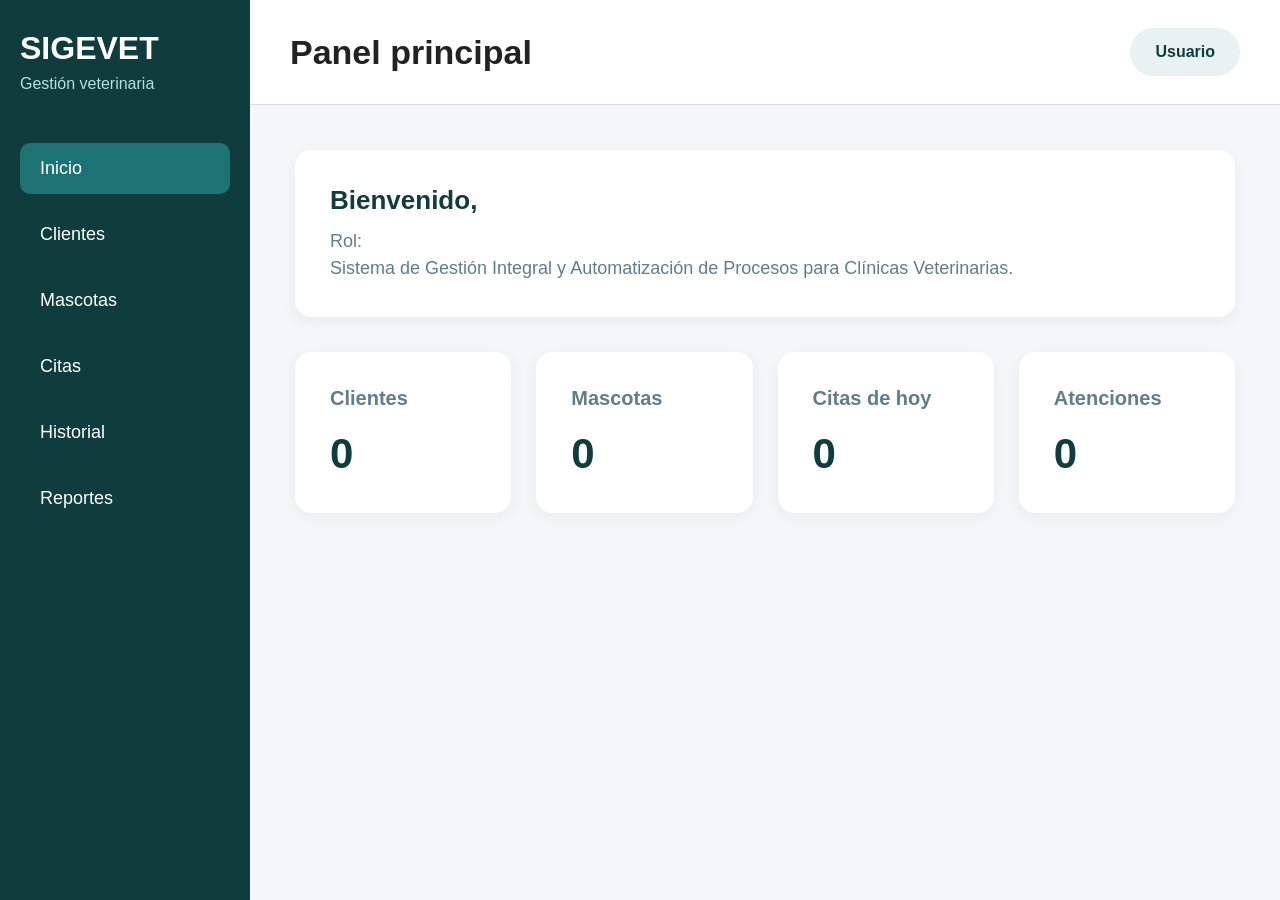
==== src/main/resources/templates/index.html @ f44a18af "Primer commit de SIGEVET" ====
<!DOCTYPE html>
<html lang="es" xmlns:th="http://www.thymeleaf.org">

<head>
    <meta charset="UTF-8">
    <meta name="viewport" content="width=device-width, initial-scale=1.0">

    <title>SIGEVET - Panel Principal</title>

    <style>
        * {
            box-sizing: border-box;
            margin: 0;
            padding: 0;
            font-family: Arial, sans-serif;
        }

        body {
            background: #f4f7f8;
            color: #222;
        }

        .layout {
            display: flex;
            min-height: 100vh;
        }

        /* BARRA LATERAL */
        .sidebar {
            width: 250px;
            background: #0f3d3e;
            color: white;
            padding: 30px 20px;
        }

        .sidebar h1 {
            font-size: 32px;
            margin-bottom: 8px;
        }

        .sidebar p {
            color: #b9dddd;
            margin-bottom: 50px;
        }

        .menu {
            list-style: none;
        }

        .menu li {
            margin-bottom: 15px;
        }

        .menu a {
            display: block;
            text-decoration: none;
            color: white;
            padding: 15px 20px;
            border-radius: 10px;
            font-size: 18px;
        }

        .menu a:hover,
        .menu .active {
            background: #1d7373;
        }

        /* CONTENIDO */
        .content {
            flex: 1;
        }

        /* CABECERA */
        .header {
            height: 105px;
            background: white;
            border-bottom: 1px solid #ddd;
            display: flex;
            align-items: center;
            justify-content: space-between;
            padding: 0 40px;
        }

        .header h2 {
            font-size: 34px;
            color: #222;
        }

        .user {
            background: #e8f2f2;
            color: #0f3d3e;
            padding: 15px 25px;
            border-radius: 30px;
            font-weight: bold;
            font-size: 16px;
        }

        /* CONTENIDO PRINCIPAL */
        .main {
            padding: 45px;
        }

        .welcome {
            background: white;
            padding: 35px;
            border-radius: 16px;
            box-shadow: 0 4px 15px rgba(0, 0, 0, 0.05);
            margin-bottom: 35px;
        }

        .welcome h2 {
            color: #0f3d3e;
            margin-bottom: 12px;
            font-size: 26px;
        }

        .welcome p {
            color: #607d8b;
            font-size: 18px;
            line-height: 1.5;
        }

        .role {
            margin-top: 10px;
        }

        .role strong {
            color: #0f3d3e;
        }

        /* TARJETAS */
        .cards {
            display: grid;
            grid-template-columns: repeat(4, 1fr);
            gap: 25px;
        }

        .card {
            background: white;
            padding: 35px;
            border-radius: 16px;
            box-shadow: 0 4px 15px rgba(0, 0, 0, 0.05);
        }

        .card h3 {
            color: #607d8b;
            font-size: 20px;
            margin-bottom: 20px;
        }

        .card .number {
            font-size: 42px;
            font-weight: bold;
            color: #0f3d3e;
        }

        /* RESPONSIVE */
        @media (max-width: 1000px) {
            .cards {
                grid-template-columns: repeat(2, 1fr);
            }
        }

        @media (max-width: 700px) {
            .layout {
                flex-direction: column;
            }

            .sidebar {
                width: 100%;
            }

            .cards {
                grid-template-columns: 1fr;
            }

            .header {
                padding: 20px;
            }

            .main {
                padding: 20px;
            }
        }
    </style>
</head>

<body>

<div class="layout">

    <!-- BARRA LATERAL -->
    <aside class="sidebar">

        <h1>SIGEVET</h1>

        <p>Gestión veterinaria</p>

        <ul class="menu">

            <li>
                <a href="/" class="active">Inicio</a>
            </li>

            <li>
                <a href="/clientes">Clientes</a>
            </li>

            <li>
                <a href="/mascotas">Mascotas</a>
            </li>

            <li>
                <a href="/citas">Citas</a>
            </li>

            <li>
                <a href="/historial">Historial</a>
            </li>

            <li>
                <a href="#">Reportes</a>
            </li>

        </ul>

    </aside>


    <!-- CONTENIDO -->
    <div class="content">

        <!-- CABECERA -->
        <header class="header">

            <h2>Panel principal</h2>

            <div class="user">

                <span th:if="${usuario != null}"
                      th:text="${usuario.nombre + ' ' + usuario.apellido}">
                </span>

                <span th:if="${usuario == null}">
                    Usuario
                </span>

            </div>

        </header>


        <!-- CONTENIDO PRINCIPAL -->
        <main class="main">

            <!-- BIENVENIDA -->
            <section class="welcome">

                <h2 th:if="${usuario != null}">
                    Bienvenido,
                    <span th:text="${usuario.nombre + ' ' + usuario.apellido}">
                    </span>
                </h2>

                <p th:if="${usuario != null}" class="role">
                    Rol:
                    <strong th:text="${usuario.rol}"></strong>
                </p>

                <p>
                    Sistema de Gestión Integral y Automatización de Procesos
                    para Clínicas Veterinarias.
                </p>

            </section>


            <!-- TARJETAS -->
            <section class="cards">

                <div class="card">

                    <h3>Clientes</h3>

                    <div class="number">
                        0
                    </div>

                </div>


                <div class="card">

                    <h3>Mascotas</h3>

                    <div class="number">
                        0
                    </div>

                </div>


                <div class="card">

                    <h3>Citas de hoy</h3>

                    <div class="number">
                        0
                    </div>

                </div>


                <div class="card">

                    <h3>Atenciones</h3>

                    <div class="number">
                        0
                    </div>

                </div>

            </section>

        </main>

    </div>

</div>

</body>

</html>
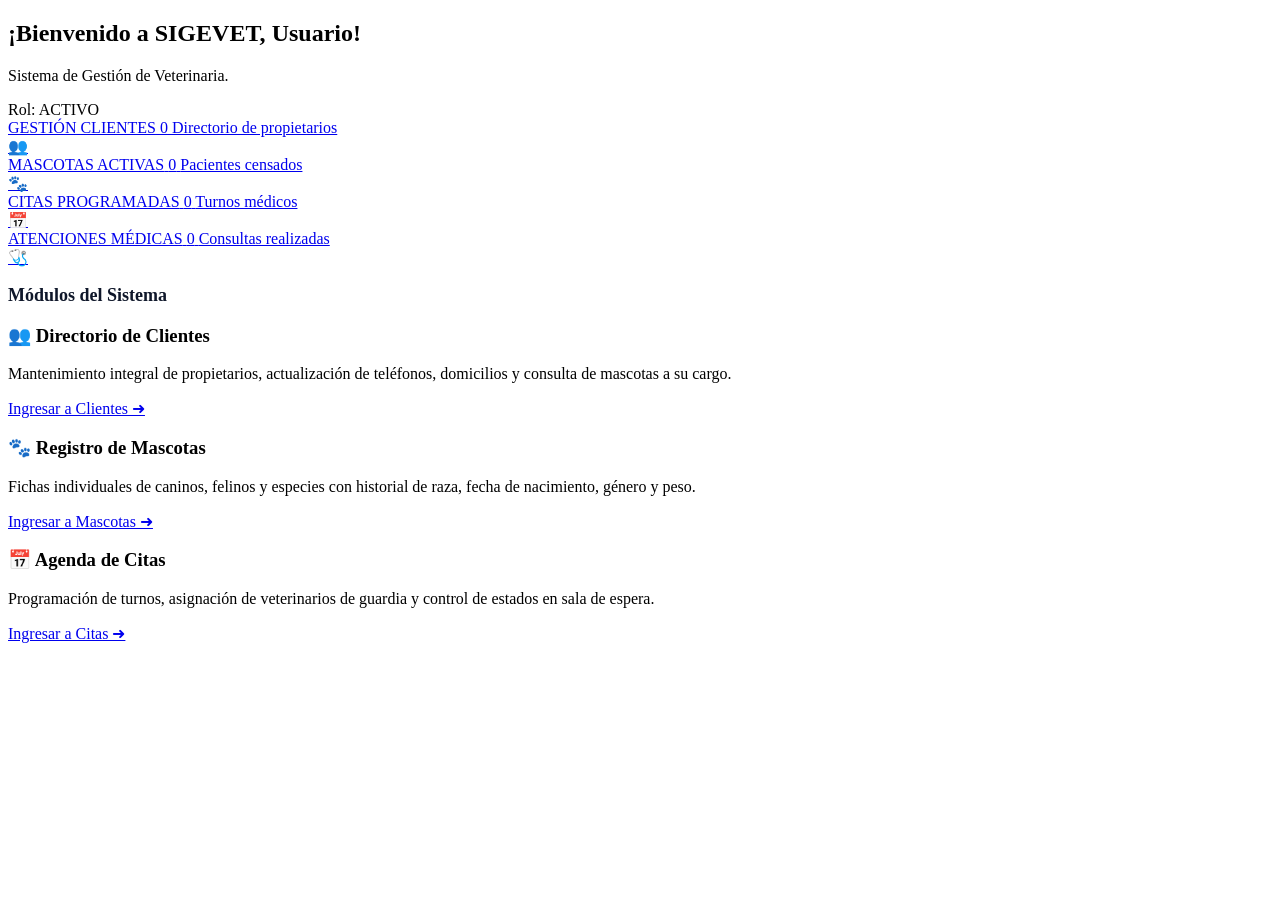
==== commit 09ddeb3e: "actualización: pantalla de gestión de citas, clientes" ====
--- a/src/main/resources/templates/index.html
+++ b/src/main/resources/templates/index.html
@@ -1,326 +1,101 @@
 <!DOCTYPE html>
 <html lang="es" xmlns:th="http://www.thymeleaf.org">
 
-<head>
-    <meta charset="UTF-8">
-    <meta name="viewport" content="width=device-width, initial-scale=1.0">
-
-    <title>SIGEVET - Panel Principal</title>
-
-    <style>
-        * {
-            box-sizing: border-box;
-            margin: 0;
-            padding: 0;
-            font-family: Arial, sans-serif;
-        }
-
-        body {
-            background: #f4f7f8;
-            color: #222;
-        }
-
-        .layout {
-            display: flex;
-            min-height: 100vh;
-        }
-
-        /* BARRA LATERAL */
-        .sidebar {
-            width: 250px;
-            background: #0f3d3e;
-            color: white;
-            padding: 30px 20px;
-        }
-
-        .sidebar h1 {
-            font-size: 32px;
-            margin-bottom: 8px;
-        }
-
-        .sidebar p {
-            color: #b9dddd;
-            margin-bottom: 50px;
-        }
-
-        .menu {
-            list-style: none;
-        }
-
-        .menu li {
-            margin-bottom: 15px;
-        }
-
-        .menu a {
-            display: block;
-            text-decoration: none;
-            color: white;
-            padding: 15px 20px;
-            border-radius: 10px;
-            font-size: 18px;
-        }
-
-        .menu a:hover,
-        .menu .active {
-            background: #1d7373;
-        }
-
-        /* CONTENIDO */
-        .content {
-            flex: 1;
-        }
-
-        /* CABECERA */
-        .header {
-            height: 105px;
-            background: white;
-            border-bottom: 1px solid #ddd;
-            display: flex;
-            align-items: center;
-            justify-content: space-between;
-            padding: 0 40px;
-        }
-
-        .header h2 {
-            font-size: 34px;
-            color: #222;
-        }
-
-        .user {
-            background: #e8f2f2;
-            color: #0f3d3e;
-            padding: 15px 25px;
-            border-radius: 30px;
-            font-weight: bold;
-            font-size: 16px;
-        }
-
-        /* CONTENIDO PRINCIPAL */
-        .main {
-            padding: 45px;
-        }
-
-        .welcome {
-            background: white;
-            padding: 35px;
-            border-radius: 16px;
-            box-shadow: 0 4px 15px rgba(0, 0, 0, 0.05);
-            margin-bottom: 35px;
-        }
-
-        .welcome h2 {
-            color: #0f3d3e;
-            margin-bottom: 12px;
-            font-size: 26px;
-        }
-
-        .welcome p {
-            color: #607d8b;
-            font-size: 18px;
-            line-height: 1.5;
-        }
-
-        .role {
-            margin-top: 10px;
-        }
-
-        .role strong {
-            color: #0f3d3e;
-        }
-
-        /* TARJETAS */
-        .cards {
-            display: grid;
-            grid-template-columns: repeat(4, 1fr);
-            gap: 25px;
-        }
-
-        .card {
-            background: white;
-            padding: 35px;
-            border-radius: 16px;
-            box-shadow: 0 4px 15px rgba(0, 0, 0, 0.05);
-        }
-
-        .card h3 {
-            color: #607d8b;
-            font-size: 20px;
-            margin-bottom: 20px;
-        }
-
-        .card .number {
-            font-size: 42px;
-            font-weight: bold;
-            color: #0f3d3e;
-        }
-
-        /* RESPONSIVE */
-        @media (max-width: 1000px) {
-            .cards {
-                grid-template-columns: repeat(2, 1fr);
-            }
-        }
-
-        @media (max-width: 700px) {
-            .layout {
-                flex-direction: column;
-            }
-
-            .sidebar {
-                width: 100%;
-            }
-
-            .cards {
-                grid-template-columns: 1fr;
-            }
-
-            .header {
-                padding: 20px;
-            }
-
-            .main {
-                padding: 20px;
-            }
-        }
-    </style>
-</head>
+<head th:replace="~{fragments/layout :: head('Panel Principal - SIGEVET')}"></head>
 
 <body>
 
-<div class="layout">
+<div class="app-layout">
 
-    <!-- BARRA LATERAL -->
-    <aside class="sidebar">
+    <!-- ================= BARRA LATERAL (PERSISTENTE) ================= -->
+    <aside th:replace="~{fragments/layout :: sidebar('inicio')}"></aside>
 
-        <h1>SIGEVET</h1>
+    <!-- ================= CONTENIDO PRINCIPAL ================= -->
+    <div class="main-wrapper">
 
-        <p>Gestión veterinaria</p>
+        <!-- BARRA SUPERIOR -->
+        <header th:replace="~{fragments/layout :: topbar('Buscar pacientes, citas, propietarios, teléfono...')}"></header>
 
-        <ul class="menu">
+        <!-- CUERPO DEL DASHBOARD -->
+        <main class="content-body">
 
-            <li>
-                <a href="/" class="active">Inicio</a>
-            </li>
-
-            <li>
-                <a href="/clientes">Clientes</a>
-            </li>
-
-            <li>
-                <a href="/mascotas">Mascotas</a>
-            </li>
-
-            <li>
-                <a href="/citas">Citas</a>
-            </li>
-
-            <li>
-                <a href="/historial">Historial</a>
-            </li>
-
-            <li>
-                <a href="#">Reportes</a>
-            </li>
-
-        </ul>
-
-    </aside>
-
-
-    <!-- CONTENIDO -->
-    <div class="content">
-
-        <!-- CABECERA -->
-        <header class="header">
-
-            <h2>Panel principal</h2>
-
-            <div class="user">
-
-                <span th:if="${usuario != null}"
-                      th:text="${usuario.nombre + ' ' + usuario.apellido}">
-                </span>
-
-                <span th:if="${usuario == null}">
-                    Usuario
-                </span>
-
-            </div>
-
-        </header>
-
-
-        <!-- CONTENIDO PRINCIPAL -->
-        <main class="main">
-
-            <!-- BIENVENIDA -->
-            <section class="welcome">
-
-                <h2 th:if="${usuario != null}">
-                    Bienvenido,
-                    <span th:text="${usuario.nombre + ' ' + usuario.apellido}">
-                    </span>
-                </h2>
-
-                <p th:if="${usuario != null}" class="role">
-                    Rol:
-                    <strong th:text="${usuario.rol}"></strong>
-                </p>
-
-                <p>
-                    Sistema de Gestión Integral y Automatización de Procesos
-                    para Clínicas Veterinarias.
-                </p>
-
+            <!-- TARJETA BIENVENIDA -->
+            <section class="welcome-card">
+                <div class="welcome-text">
+                    <h2>
+                        ¡Bienvenido a SIGEVET, 
+                        <span th:if="${usuario != null}" th:text="${usuario.nombre}">Usuario</span>!
+                    </h2>
+                    <p>Sistema de Gestión de Veterinaria.</p>
+                    <span class="role-pill" th:if="${usuario != null}" th:text="'Rol: ' + ${usuario.rol}">Rol: ACTIVO</span>
+                </div>
             </section>
 
+            <!-- KPIS GENERALES -->
+            <section class="metrics-grid">
+                <a href="/clientes" class="metric-card">
+                    <div class="metric-info">
+                        <span class="metric-label">GESTIÓN CLIENTES</span>
+                        <span class="metric-value" id="dashClientes">0</span>
+                        <span class="metric-subtext">Directorio de propietarios</span>
+                    </div>
+                    <div class="metric-icon-wrap icon-green">👥</div>
+                </a>
 
-            <!-- TARJETAS -->
-            <section class="cards">
+                <a href="/mascotas" class="metric-card">
+                    <div class="metric-info">
+                        <span class="metric-label">MASCOTAS ACTIVAS</span>
+                        <span class="metric-value" id="dashMascotas">0</span>
+                        <span class="metric-subtext">Pacientes censados</span>
+                    </div>
+                    <div class="metric-icon-wrap icon-blue">🐾</div>
+                </a>
 
-                <div class="card">
+                <a href="/citas" class="metric-card">
+                    <div class="metric-info">
+                        <span class="metric-label">CITAS PROGRAMADAS</span>
+                        <span class="metric-value" id="dashCitas">0</span>
+                        <span class="metric-subtext">Turnos médicos</span>
+                    </div>
+                    <div class="metric-icon-wrap icon-purple">📅</div>
+                </a>
 
-                    <h3>Clientes</h3>
+                <a href="/historial" class="metric-card">
+                    <div class="metric-info">
+                        <span class="metric-label">ATENCIONES MÉDICAS</span>
+                        <span class="metric-value" id="dashAtenciones">0</span>
+                        <span class="metric-subtext">Consultas realizadas</span>
+                    </div>
+                    <div class="metric-icon-wrap icon-red">🩺</div>
+                </a>
+            </section>
 
-                    <div class="number">
-                        0
+            <!-- ACCESOS RÁPIDOS A MÓDULOS -->
+            <h3 style="font-size:18px; font-weight:800; margin-bottom:16px; color:#0f172a;">Módulos del Sistema</h3>
+            <section class="quick-modules-grid">
+                <div class="module-card">
+                    <div>
+                        <h3><span>👥</span> Directorio de Clientes</h3>
+                        <p>Mantenimiento integral de propietarios, actualización de teléfonos, domicilios y consulta de mascotas a su cargo.</p>
                     </div>
-
+                    <a href="/clientes" class="btn-access">Ingresar a Clientes ➜</a>
                 </div>
 
-
-                <div class="card">
-
-                    <h3>Mascotas</h3>
-
-                    <div class="number">
-                        0
+                <div class="module-card">
+                    <div>
+                        <h3><span>🐾</span> Registro de Mascotas</h3>
+                        <p>Fichas individuales de caninos, felinos y especies con historial de raza, fecha de nacimiento, género y peso.</p>
                     </div>
-
+                    <a href="/mascotas" class="btn-access">Ingresar a Mascotas ➜</a>
                 </div>
 
-
-                <div class="card">
-
-                    <h3>Citas de hoy</h3>
-
-                    <div class="number">
-                        0
+                <div class="module-card">
+                    <div>
+                        <h3><span>📅</span> Agenda de Citas</h3>
+                        <p>Programación de turnos, asignación de veterinarios de guardia y control de estados en sala de espera.</p>
                     </div>
-
+                    <a href="/citas" class="btn-access">Ingresar a Citas ➜</a>
                 </div>
-
-
-                <div class="card">
-
-                    <h3>Atenciones</h3>
-
-                    <div class="number">
-                        0
-                    </div>
-
-                </div>
-
             </section>
 
         </main>
@@ -329,6 +104,23 @@
 
 </div>
 
+<script>
+    // Carga dinámica de estadísticas en el panel de inicio
+    document.addEventListener("DOMContentLoaded", async () => {
+        try {
+            const resp = await fetch('/api/dashboard/estadisticas');
+            if (resp.ok) {
+                const stats = await resp.json();
+                document.getElementById('dashClientes').textContent = stats.totalClientes || 0;
+                document.getElementById('dashMascotas').textContent = stats.totalMascotas || 0;
+                document.getElementById('dashCitas').textContent = stats.citasProgramadas || 0;
+                document.getElementById('dashAtenciones').textContent = stats.totalAtenciones || 0;
+            }
+        } catch (e) {
+            console.error("Error al cargar KPIs del dashboard:", e);
+        }
+    });
+</script>
+
 </body>
-
-</html>+</html>
